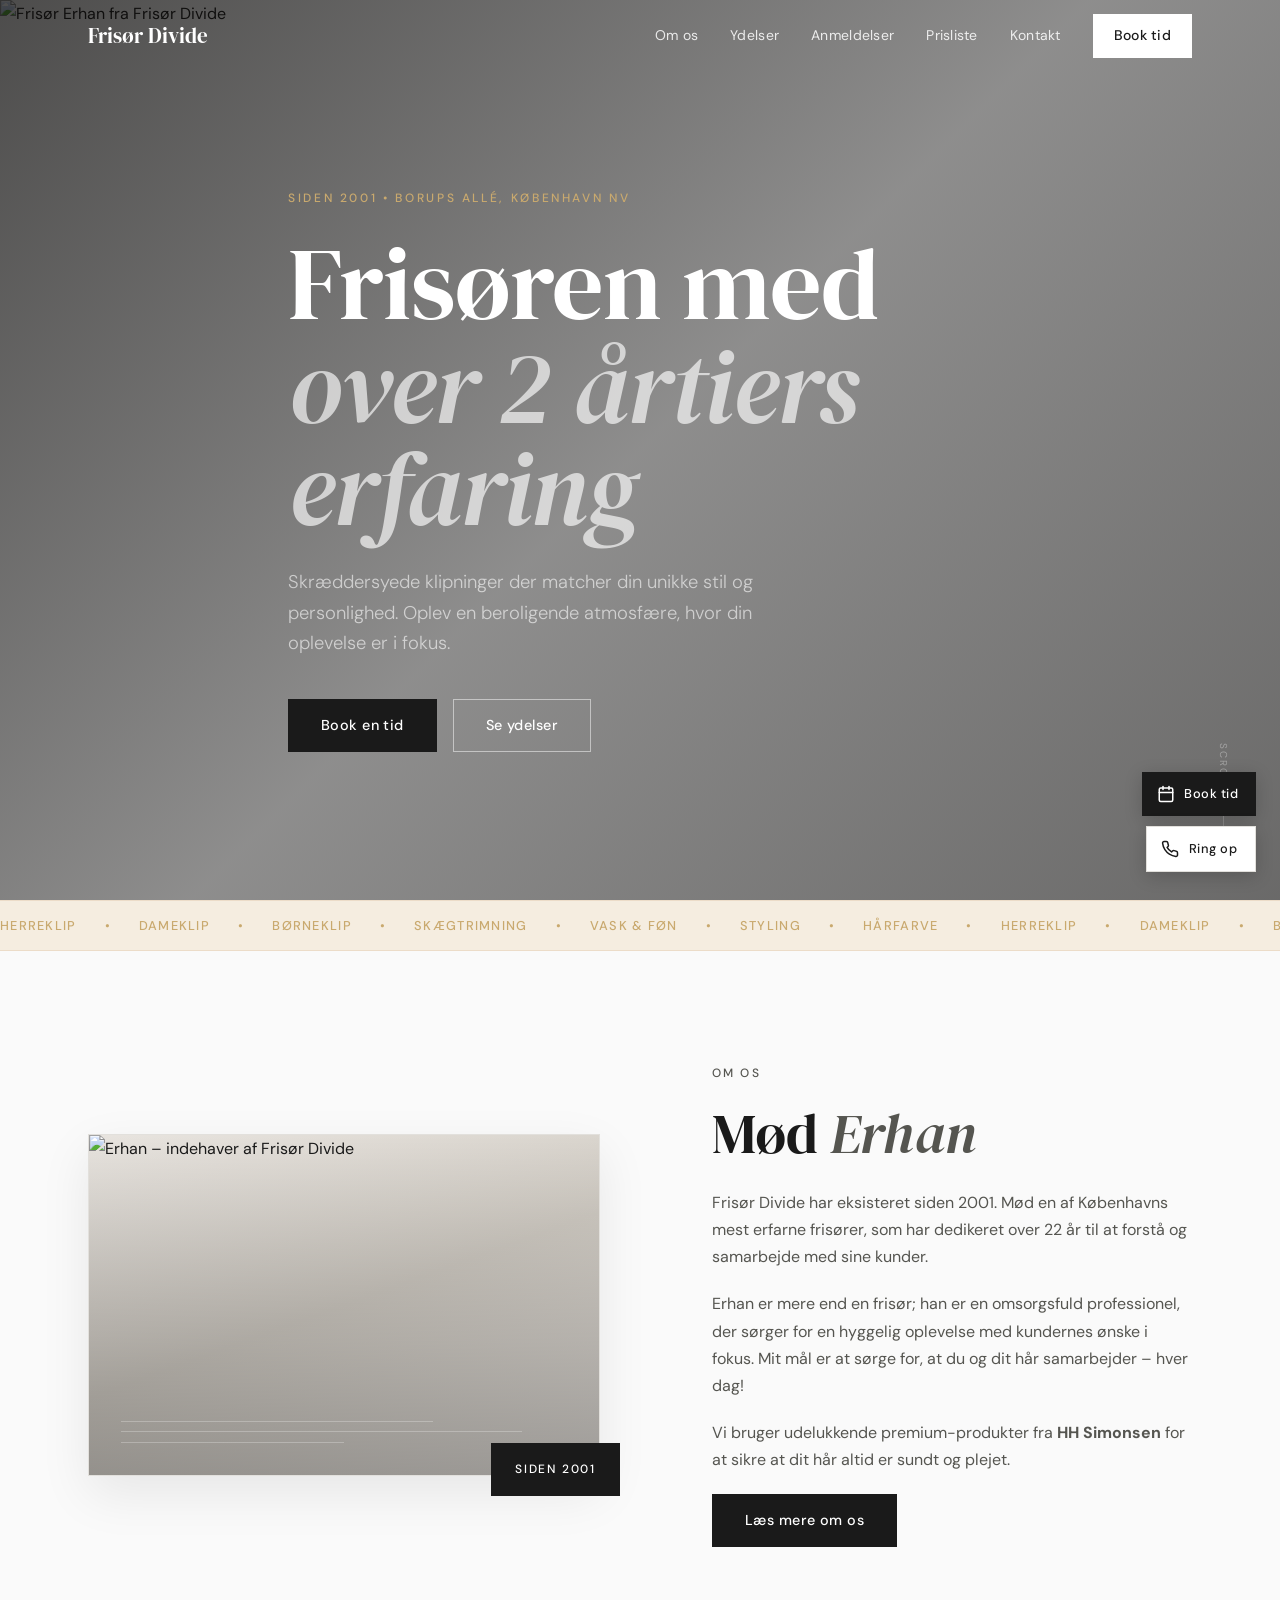
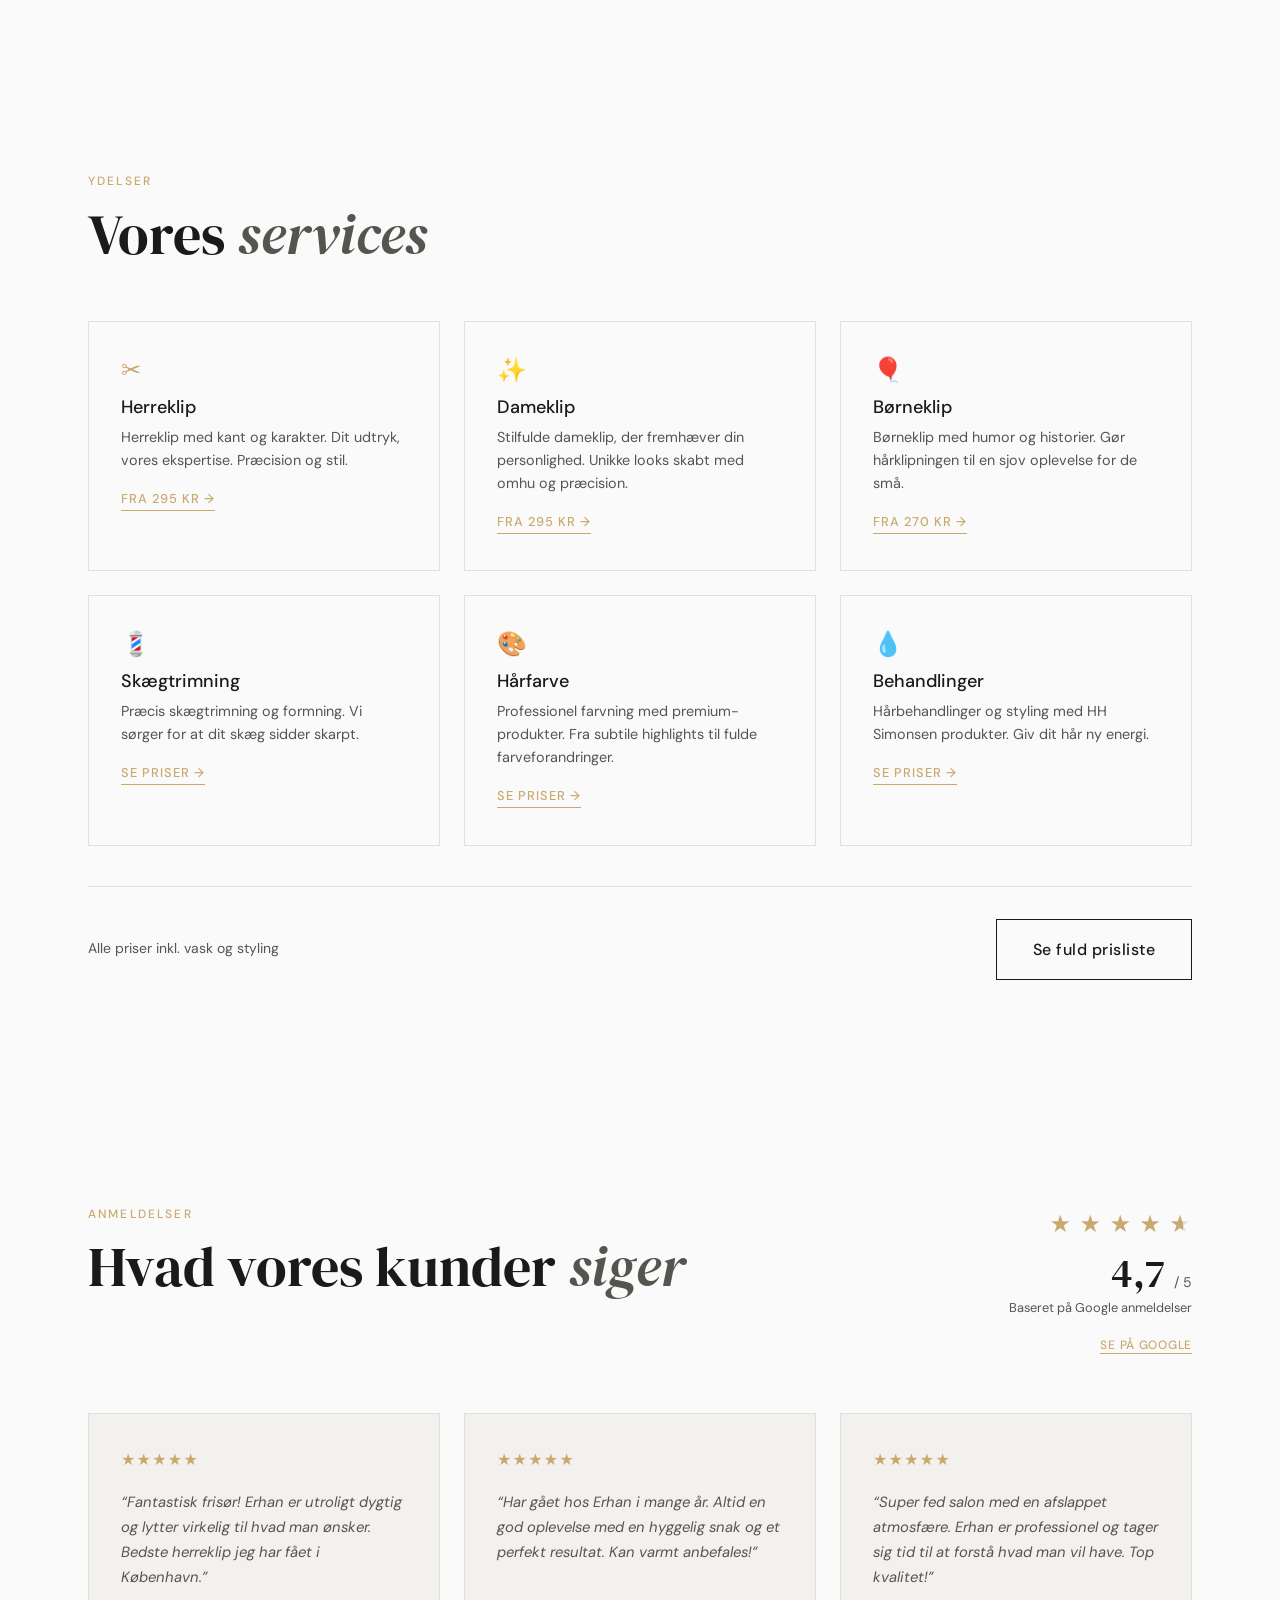
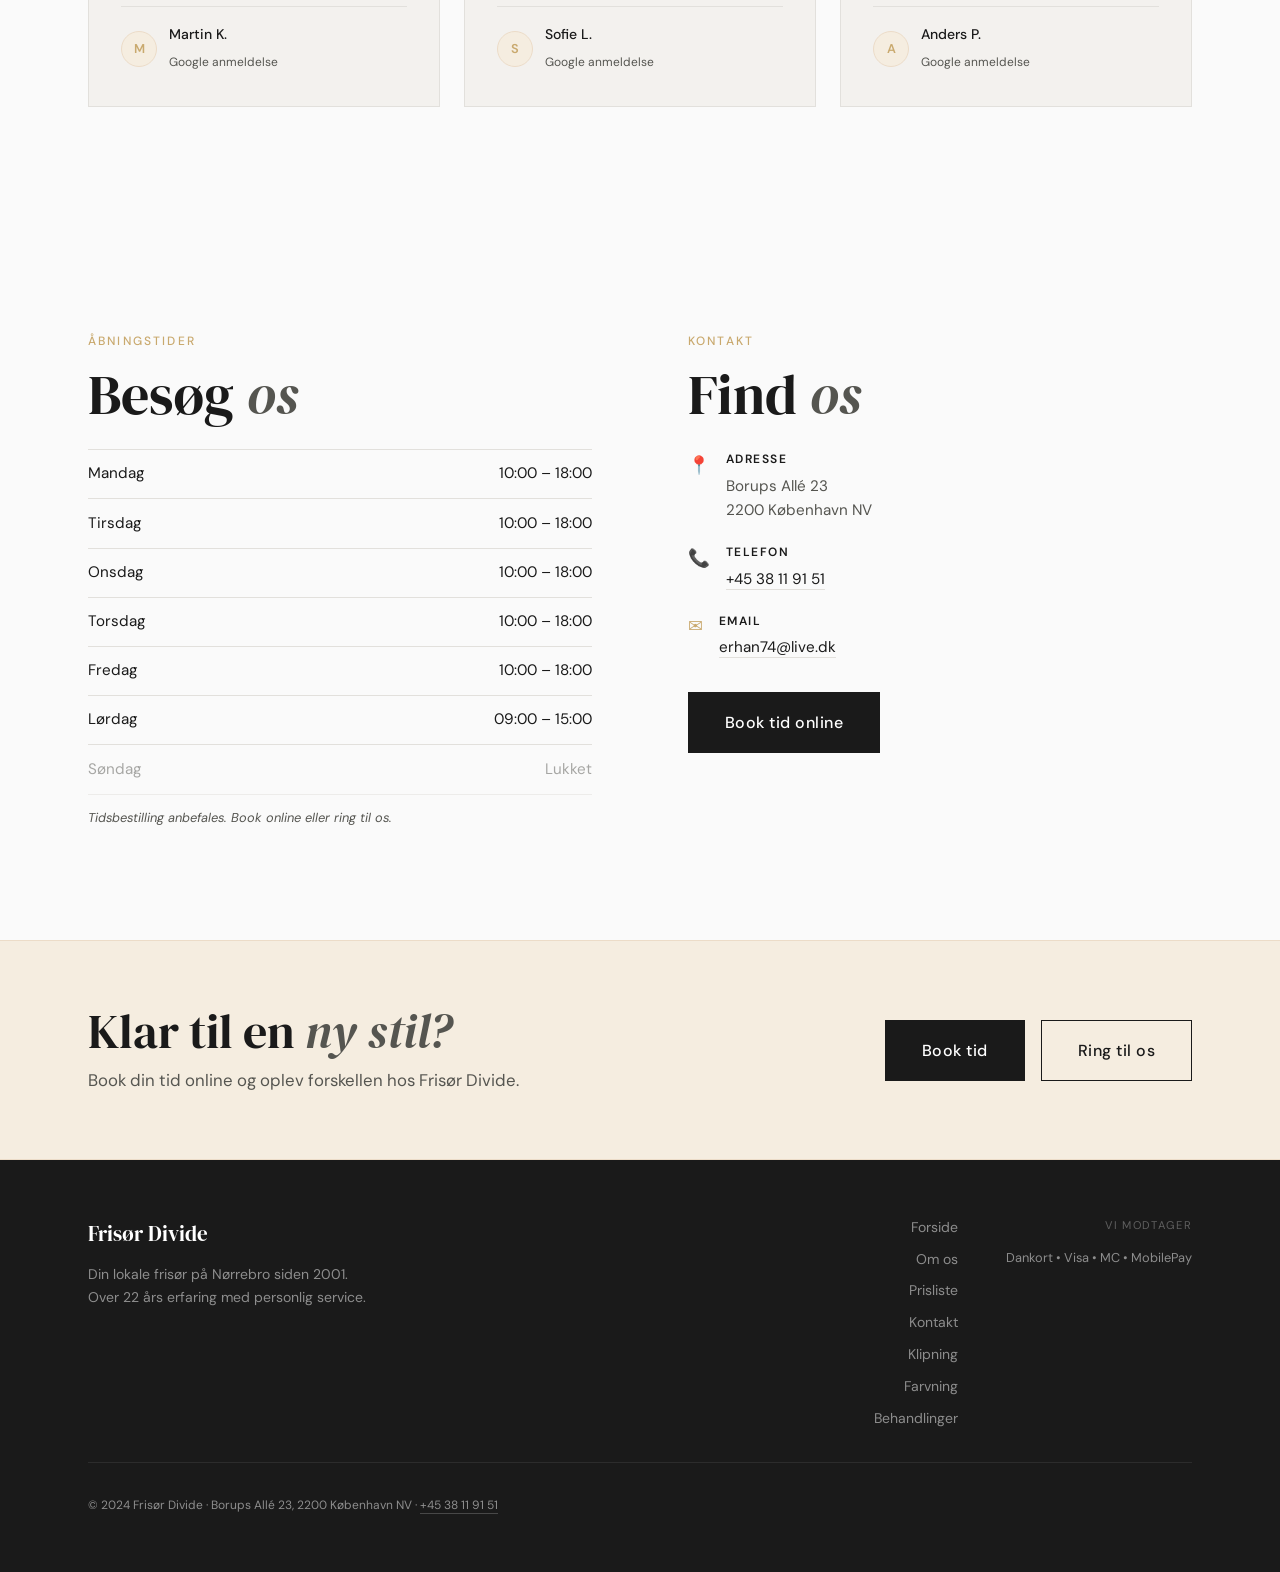
==== index.html @ 56e8c25b "Initial commit: Frisør Divide statisk hjemmeside" ====
<!DOCTYPE html>
<html lang="da">
<head>
  <meta charset="UTF-8" />
  <meta name="viewport" content="width=device-width, initial-scale=1.0" />

  <!-- SEO -->
  <title>Frisør Divide – Herrfrisør &amp; Damefrisør | Nørrebro, København</title>
  <meta name="description" content="Frisør Divide på Borups Allé i København NV. Over 22 års erfaring med herreklip, dameklip og børneklip. Personlig service hos frisør Erhan. Book online." />
  <meta name="robots" content="index, follow" />
  <meta name="keywords" content="frisør Nørrebro, frisør København NV, herreklip, dameklip, børneklip, Borups Allé frisør, Erhan frisør, Frisør Divide" />
  <link rel="canonical" href="https://www.frisor-divide.dk/" />

  <!-- Geo / Lokal SEO -->
  <meta name="geo.region" content="DK-84" />
  <meta name="geo.placename" content="København NV" />
  <meta name="geo.position" content="55.6945;12.5390" />
  <meta name="ICBM" content="55.6945, 12.5390" />

  <!-- Open Graph -->
  <meta property="og:type" content="website" />
  <meta property="og:url" content="https://www.frisor-divide.dk/" />
  <meta property="og:title" content="Frisør Divide – Herrfrisør &amp; Damefrisør | Nørrebro" />
  <meta property="og:description" content="Over 22 års erfaring med skræddersyede klipninger. Personlig service hos frisør Erhan på Borups Allé, København NV." />
  <meta property="og:image" content="https://usercontent.one/wp/www.frisor-divide.dk/wp-content/uploads/2023/11/Headshot-scaled.jpg" />
  <meta property="og:locale" content="da_DK" />
  <meta property="og:site_name" content="Frisør Divide" />

  <!-- Twitter -->
  <meta name="twitter:card" content="summary_large_image" />
  <meta name="twitter:title" content="Frisør Divide – Frisør på Nørrebro" />
  <meta name="twitter:description" content="Over 22 års erfaring. Herreklip, dameklip og børneklip på Borups Allé i København NV." />
  <meta name="twitter:image" content="https://usercontent.one/wp/www.frisor-divide.dk/wp-content/uploads/2023/11/Headshot-scaled.jpg" />

  <!-- Structured Data: HairSalon -->
  <script type="application/ld+json">
  {
    "@context": "https://schema.org",
    "@type": "HairSalon",
    "name": "Frisør Divide",
    "url": "https://www.frisor-divide.dk",
    "image": "https://usercontent.one/wp/www.frisor-divide.dk/wp-content/uploads/2023/11/Headshot-scaled.jpg",
    "telephone": "+4538119151",
    "email": "erhan74@live.dk",
    "description": "Frisør Divide har eksisteret siden 2001. Over 22 års erfaring med herreklip, dameklip og børneklip på Borups Allé i København NV.",
    "priceRange": "$$",
    "currenciesAccepted": "DKK",
    "paymentAccepted": "Cash, Visa, Mastercard, Dankort, MobilePay",
    "address": {
      "@type": "PostalAddress",
      "streetAddress": "Borups Allé 23",
      "addressLocality": "København NV",
      "postalCode": "2200",
      "addressCountry": "DK"
    },
    "geo": {
      "@type": "GeoCoordinates",
      "latitude": 55.6945,
      "longitude": 12.5390
    },
    "openingHoursSpecification": [
      { "@type": "OpeningHoursSpecification", "dayOfWeek": "Monday", "opens": "10:00", "closes": "18:00" },
      { "@type": "OpeningHoursSpecification", "dayOfWeek": "Tuesday", "opens": "10:00", "closes": "18:00" },
      { "@type": "OpeningHoursSpecification", "dayOfWeek": "Wednesday", "opens": "10:00", "closes": "18:00" },
      { "@type": "OpeningHoursSpecification", "dayOfWeek": "Thursday", "opens": "10:00", "closes": "18:00" },
      { "@type": "OpeningHoursSpecification", "dayOfWeek": "Friday", "opens": "10:00", "closes": "18:00" },
      { "@type": "OpeningHoursSpecification", "dayOfWeek": "Saturday", "opens": "09:00", "closes": "15:00" }
    ],
    "employee": {
      "@type": "Person",
      "name": "Erhan",
      "jobTitle": "Frisør & Indehaver"
    },
    "hasMap": "https://maps.google.com/?q=Fris%C3%B8r+Divide+Borups+All%C3%A9+23+K%C3%B8benhavn",
    "aggregateRating": {
      "@type": "AggregateRating",
      "ratingValue": "4.7",
      "bestRating": "5",
      "ratingCount": "47"
    },
    "hasOfferCatalog": {
      "@type": "OfferCatalog",
      "name": "Services",
      "itemListElement": [
        { "@type": "Offer", "itemOffered": { "@type": "Service", "name": "Herreklip", "url": "https://www.frisor-divide.dk/ydelser/klipning.html" } },
        { "@type": "Offer", "itemOffered": { "@type": "Service", "name": "Dameklip", "url": "https://www.frisor-divide.dk/ydelser/klipning.html" } },
        { "@type": "Offer", "itemOffered": { "@type": "Service", "name": "Børneklip", "url": "https://www.frisor-divide.dk/ydelser/klipning.html" } }
      ]
    }
  }
  </script>

  <!-- Fonts -->
  <link rel="preconnect" href="https://fonts.googleapis.com" />
  <link rel="preconnect" href="https://fonts.gstatic.com" crossorigin />
  <link href="https://fonts.googleapis.com/css2?family=DM+Sans:ital,opsz,wght@0,9..40,300;0,9..40,400;0,9..40,500;1,9..40,300&family=DM+Serif+Display:ital@0;1&display=swap" rel="stylesheet" />

  <link rel="stylesheet" href="css/style.css" />
</head>
<body>

  <!-- ───── NAVIGATION ───── -->
  <header id="nav" class="nav">
    <div class="nav__inner container">
      <a href="/" class="nav__logo">
        <span style="font-family:var(--f-serif);font-size:1.3rem;color:#fff;transition:color .25s;">Frisør Divide</span>
      </a>
      <nav class="nav__links" aria-label="Hovednavigation">
        <a href="#om-os">Om os</a>
        <a href="#ydelser">Ydelser</a>
        <a href="#anmeldelser">Anmeldelser</a>
        <a href="prisliste.html">Prisliste</a>
        <a href="info.html">Kontakt</a>
        <a href="https://book.timma.dk/frisordivide" target="_blank" rel="noopener" class="btn nav__cta">Book tid</a>
      </nav>
      <button class="nav__burger" aria-label="Menu" aria-expanded="false">
        <span></span><span></span><span></span>
      </button>
    </div>
  </header>

  <!-- ───── MOBILE NAV (statisk i DOM) ───── -->
  <nav class="nav__mobile" aria-label="Mobilnavigation">
    <a href="/">Forside</a>
    <a href="#om-os">Om os</a>
    <a href="#ydelser">Ydelser</a>
    <a href="#anmeldelser">Anmeldelser</a>
    <a href="prisliste.html">Prisliste</a>
    <a href="info.html">Kontakt</a>
    <a href="https://book.timma.dk/frisordivide" target="_blank" rel="noopener">Book tid &rarr;</a>
  </nav>

  <!-- ───── HERO ───── -->
  <section class="hero">
    <div class="hero__bg">
      <img class="hero__photo" src="https://usercontent.one/wp/www.frisor-divide.dk/wp-content/uploads/2023/11/Headshot-scaled.jpg" alt="Frisør Erhan fra Frisør Divide" />
      <div class="hero__overlay"></div>
    </div>
    <div class="hero__content container">
      <p class="hero__eyebrow">Siden 2001 &bull; Borups All&eacute;, K&oslash;benhavn NV</p>
      <h1 class="hero__headline">Fris&oslash;ren med<br><em>over 2 &aring;rtiers erfaring</em></h1>
      <p class="hero__sub">Skr&aelig;ddersyede klipninger der matcher din unikke stil og personlighed. Oplev en beroligende atmosf&aelig;re, hvor din oplevelse er i fokus.</p>
      <div class="hero__actions">
        <a href="https://book.timma.dk/frisordivide" target="_blank" rel="noopener" class="btn btn--primary">Book en tid</a>
        <a href="#ydelser" class="btn btn--ghost">Se ydelser</a>
      </div>
    </div>
    <div class="hero__scroll-hint">
      <span>Scroll</span>
      <div class="hero__scroll-line"></div>
    </div>
  </section>

  <!-- ───── MARQUEE ───── -->
  <div class="marquee">
    <div class="marquee__track">
      <span>Herreklip</span><span>&bull;</span>
      <span>Dameklip</span><span>&bull;</span>
      <span>B&oslash;rneklip</span><span>&bull;</span>
      <span>Sk&aelig;gtrimning</span><span>&bull;</span>
      <span>Vask &amp; F&oslash;n</span><span>&bull;</span>
      <span>Styling</span><span>&bull;</span>
      <span>H&aring;rfarve</span><span>&bull;</span>
      <span>Herreklip</span><span>&bull;</span>
      <span>Dameklip</span><span>&bull;</span>
      <span>B&oslash;rneklip</span><span>&bull;</span>
      <span>Sk&aelig;gtrimning</span><span>&bull;</span>
      <span>Vask &amp; F&oslash;n</span><span>&bull;</span>
      <span>Styling</span><span>&bull;</span>
      <span>H&aring;rfarve</span><span>&bull;</span>
    </div>
  </div>

  <!-- ───── OM OS ───── -->
  <section id="om-os" class="section">
    <div class="container">
      <div class="about__grid reveal">
        <div class="about__visual">
          <div class="about__img-wrap">
            <img class="about__img" src="https://usercontent.one/wp/www.frisor-divide.dk/wp-content/uploads/2023/11/Headshot-scaled.jpg" alt="Erhan – indehaver af Frisør Divide" />
            <div class="about__img-lines">
              <div class="line"></div>
              <div class="line"></div>
              <div class="line"></div>
            </div>
          </div>
          <div class="about__tag">Siden 2001</div>
        </div>
        <div class="about__text">
          <p class="section-label">Om os</p>
          <h2>M&oslash;d <em>Erhan</em></h2>
          <p>Fris&oslash;r Divide har eksisteret siden 2001. M&oslash;d en af K&oslash;benhavns mest erfarne fris&oslash;rer, som har dedikeret over 22 &aring;r til at forst&aring; og samarbejde med sine kunder.</p>
          <p>Erhan er mere end en fris&oslash;r; han er en omsorgsfuld professionel, der s&oslash;rger for en hyggelig oplevelse med kundernes &oslash;nske i fokus. Mit m&aring;l er at s&oslash;rge for, at du og dit h&aring;r samarbejder &ndash; hver dag!</p>
          <p>Vi bruger udelukkende premium-produkter fra <strong>HH Simonsen</strong> for at sikre at dit h&aring;r altid er sundt og plejet.</p>
          <a href="om-mig.html" class="btn btn--primary">L&aelig;s mere om os</a>
        </div>
      </div>
    </div>
  </section>

  <!-- ───── YDELSER ───── -->
  <section id="ydelser" class="services section">
    <div class="container">
      <div class="services__header reveal">
        <p class="section-label">Ydelser</p>
        <h2>Vores <em>services</em></h2>
      </div>
      <div class="services__grid">
        <a href="ydelser/klipning.html" class="service-card reveal delay-1">
          <span class="service-card__icon">&#9986;</span>
          <h3>Herreklip</h3>
          <p>Herreklip med kant og karakter. Dit udtryk, vores ekspertise. Pr&aelig;cision og stil.</p>
          <span class="service-card__link">Fra 295 kr &rarr;</span>
        </a>
        <a href="ydelser/klipning.html" class="service-card reveal delay-2">
          <span class="service-card__icon">&#10024;</span>
          <h3>Dameklip</h3>
          <p>Stilfulde dameklip, der fremh&aelig;ver din personlighed. Unikke looks skabt med omhu og pr&aelig;cision.</p>
          <span class="service-card__link">Fra 295 kr &rarr;</span>
        </a>
        <a href="ydelser/klipning.html" class="service-card reveal delay-3">
          <span class="service-card__icon">&#127880;</span>
          <h3>B&oslash;rneklip</h3>
          <p>B&oslash;rneklip med humor og historier. G&oslash;r h&aring;rklipningen til en sjov oplevelse for de sm&aring;.</p>
          <span class="service-card__link">Fra 270 kr &rarr;</span>
        </a>
        <a href="ydelser/klipning.html" class="service-card reveal delay-1">
          <span class="service-card__icon">&#128136;</span>
          <h3>Sk&aelig;gtrimning</h3>
          <p>Pr&aelig;cis sk&aelig;gtrimning og formning. Vi s&oslash;rger for at dit sk&aelig;g sidder skarpt.</p>
          <span class="service-card__link">Se priser &rarr;</span>
        </a>
        <a href="ydelser/farvning.html" class="service-card reveal delay-2">
          <span class="service-card__icon">&#127912;</span>
          <h3>H&aring;rfarve</h3>
          <p>Professionel farvning med premium-produkter. Fra subtile highlights til fulde farveforandringer.</p>
          <span class="service-card__link">Se priser &rarr;</span>
        </a>
        <a href="ydelser/behandlinger.html" class="service-card reveal delay-3">
          <span class="service-card__icon">&#128167;</span>
          <h3>Behandlinger</h3>
          <p>H&aring;rbehandlinger og styling med HH Simonsen produkter. Giv dit h&aring;r ny energi.</p>
          <span class="service-card__link">Se priser &rarr;</span>
        </a>
      </div>
      <div class="services__footer reveal">
        <p>Alle priser inkl. vask og styling</p>
        <a href="prisliste.html" class="btn btn--outline">Se fuld prisliste</a>
      </div>
    </div>
  </section>

  <!-- ───── ANMELDELSER ───── -->
  <section id="anmeldelser" class="reviews section">
    <div class="container">
      <div class="reviews__header reveal">
        <div>
          <p class="section-label">Anmeldelser</p>
          <h2>Hvad vores kunder <em>siger</em></h2>
        </div>
        <div class="reviews__aggregate">
          <div class="reviews__stars">
            <span class="star filled">&#9733;</span>
            <span class="star filled">&#9733;</span>
            <span class="star filled">&#9733;</span>
            <span class="star filled">&#9733;</span>
            <span class="star half">&#9733;</span>
          </div>
          <div class="reviews__score">4,7 <span>/ 5</span></div>
          <div class="reviews__count">Baseret p&aring; Google anmeldelser</div>
          <a href="https://www.google.com/search?q=fris%C3%B8r+divide" target="_blank" rel="noopener" class="reviews__source">Se p&aring; Google</a>
        </div>
      </div>
      <div class="reviews__grid">
        <div class="review-card reveal delay-1">
          <div class="review-card__stars">&#9733;&#9733;&#9733;&#9733;&#9733;</div>
          <p class="review-card__text">&ldquo;Fantastisk fris&oslash;r! Erhan er utroligt dygtig og lytter virkelig til hvad man &oslash;nsker. Bedste herreklip jeg har f&aring;et i K&oslash;benhavn.&rdquo;</p>
          <div class="review-card__author">
            <div class="review-card__avatar">M</div>
            <div>
              <strong>Martin K.</strong>
              <span>Google anmeldelse</span>
            </div>
          </div>
        </div>
        <div class="review-card reveal delay-2">
          <div class="review-card__stars">&#9733;&#9733;&#9733;&#9733;&#9733;</div>
          <p class="review-card__text">&ldquo;Har g&aring;et hos Erhan i mange &aring;r. Altid en god oplevelse med en hyggelig snak og et perfekt resultat. Kan varmt anbefales!&rdquo;</p>
          <div class="review-card__author">
            <div class="review-card__avatar">S</div>
            <div>
              <strong>Sofie L.</strong>
              <span>Google anmeldelse</span>
            </div>
          </div>
        </div>
        <div class="review-card reveal delay-3">
          <div class="review-card__stars">&#9733;&#9733;&#9733;&#9733;&#9733;</div>
          <p class="review-card__text">&ldquo;Super fed salon med en afslappet atmosf&aelig;re. Erhan er professionel og tager sig tid til at forst&aring; hvad man vil have. Top kvalitet!&rdquo;</p>
          <div class="review-card__author">
            <div class="review-card__avatar">A</div>
            <div>
              <strong>Anders P.</strong>
              <span>Google anmeldelse</span>
            </div>
          </div>
        </div>
      </div>
    </div>
  </section>

  <!-- ───── ÅBNINGSTIDER & KONTAKT ───── -->
  <section id="aabent" class="section">
    <div class="container">
      <div class="info__grid reveal">
        <div>
          <p class="section-label">&Aring;bningstider</p>
          <h2>Bes&oslash;g <em>os</em></h2>
          <ul class="hours-list">
            <li><span>Mandag</span><span>10:00 – 18:00</span></li>
            <li><span>Tirsdag</span><span>10:00 – 18:00</span></li>
            <li><span>Onsdag</span><span>10:00 – 18:00</span></li>
            <li><span>Torsdag</span><span>10:00 – 18:00</span></li>
            <li><span>Fredag</span><span>10:00 – 18:00</span></li>
            <li><span>L&oslash;rdag</span><span>09:00 – 15:00</span></li>
            <li class="closed"><span>S&oslash;ndag</span><span>Lukket</span></li>
          </ul>
          <p class="hours-note">Tidsbestilling anbefales. Book online eller ring til os.</p>
        </div>
        <div>
          <p class="section-label">Kontakt</p>
          <h2>Find <em>os</em></h2>
          <div class="contact-details">
            <div class="contact-item">
              <span class="contact-item__icon">&#128205;</span>
              <div>
                <strong>Adresse</strong>
                <p>Borups All&eacute; 23<br>2200 K&oslash;benhavn NV</p>
              </div>
            </div>
            <div class="contact-item">
              <span class="contact-item__icon">&#128222;</span>
              <div>
                <strong>Telefon</strong>
                <p><a href="tel:+4538119151">+45 38 11 91 51</a></p>
              </div>
            </div>
            <div class="contact-item">
              <span class="contact-item__icon">&#9993;</span>
              <div>
                <strong>Email</strong>
                <p><a href="mailto:erhan74@live.dk">erhan74@live.dk</a></p>
              </div>
            </div>
          </div>
          <a href="https://book.timma.dk/frisordivide" target="_blank" rel="noopener" class="btn btn--dark">Book tid online</a>
        </div>
      </div>
    </div>
  </section>

  <!-- ───── CTA BANNER ───── -->
  <section class="cta-banner">
    <div class="cta-banner__inner container reveal">
      <div class="cta-banner__text">
        <h2>Klar til en <em>ny stil?</em></h2>
        <p>Book din tid online og oplev forskellen hos Fris&oslash;r Divide.</p>
      </div>
      <div class="cta-banner__actions">
        <a href="https://book.timma.dk/frisordivide" target="_blank" rel="noopener" class="btn btn--dark">Book tid</a>
        <a href="tel:+4538119151" class="btn btn--outline">Ring til os</a>
      </div>
    </div>
  </section>

  <!-- ───── FOOTER ───── -->
  <footer class="footer">
    <div class="footer__inner container">
      <div class="footer__brand">
        <span class="footer__logo">Fris&oslash;r Divide</span>
        <p>Din lokale fris&oslash;r p&aring; N&oslash;rrebro siden 2001.<br>Over 22 &aring;rs erfaring med personlig service.</p>
      </div>
      <nav class="footer__links">
        <a href="/">Forside</a>
        <a href="om-mig.html">Om os</a>
        <a href="prisliste.html">Prisliste</a>
        <a href="info.html">Kontakt</a>
        <a href="ydelser/klipning.html">Klipning</a>
        <a href="ydelser/farvning.html">Farvning</a>
        <a href="ydelser/behandlinger.html">Behandlinger</a>
      </nav>
      <div class="footer__payment">
        <span class="footer__payment-label">Vi modtager</span>
        <div class="footer__payment-logos">
          <span style="color:rgba(255,255,255,0.5);font-size:0.8rem;">Dankort &bull; Visa &bull; MC &bull; MobilePay</span>
        </div>
      </div>
      <div class="footer__copy">
        &copy; 2024 Fris&oslash;r Divide &middot; Borups All&eacute; 23, 2200 K&oslash;benhavn NV &middot; <a href="tel:+4538119151">+45 38 11 91 51</a>
      </div>
    </div>
  </footer>

  <!-- ───── FABs ───── -->
  <div class="fab-group">
    <a href="https://book.timma.dk/frisordivide" target="_blank" rel="noopener" class="fab fab--book">
      <svg width="18" height="18" viewBox="0 0 24 24" fill="none" stroke="currentColor" stroke-width="2" stroke-linecap="round" stroke-linejoin="round"><rect x="3" y="4" width="18" height="18" rx="2" ry="2"/><line x1="16" y1="2" x2="16" y2="6"/><line x1="8" y1="2" x2="8" y2="6"/><line x1="3" y1="10" x2="21" y2="10"/></svg>
      <span>Book tid</span>
    </a>
    <a href="tel:+4538119151" class="fab fab--phone">
      <svg width="18" height="18" viewBox="0 0 24 24" fill="none" stroke="currentColor" stroke-width="2" stroke-linecap="round" stroke-linejoin="round"><path d="M22 16.92v3a2 2 0 0 1-2.18 2 19.79 19.79 0 0 1-8.63-3.07 19.5 19.5 0 0 1-6-6 19.79 19.79 0 0 1-3.07-8.67A2 2 0 0 1 4.11 2h3a2 2 0 0 1 2 1.72c.127.96.361 1.903.7 2.81a2 2 0 0 1-.45 2.11L8.09 9.91a16 16 0 0 0 6 6l1.27-1.27a2 2 0 0 1 2.11-.45c.907.339 1.85.573 2.81.7A2 2 0 0 1 22 16.92z"/></svg>
      <span>Ring op</span>
    </a>
  </div>

  <script src="js/main.js" defer></script>
</body>
</html>
---- css/style.css ----
/* ═══════════════════════════════════════════════════════
   Galleri Hair – Scandinavian Minimalist Design System
   ═══════════════════════════════════════════════════════ */

/* ── RESET & BASE ── */
*, *::before, *::after { box-sizing: border-box; margin: 0; padding: 0; }

:root {
  /* Colours */
  --c-bg:        #fafafa;
  --c-bg-alt:    #f3f1ee;
  --c-ink:       #1a1a1a;
  --c-ink-soft:  #555550;
  --c-border:    #e2e0dc;
  --c-accent:    #1a1a1a;
  --c-warm:      #c9a96e;
  --c-warm-soft: #f5ede0;
  --c-white:     #ffffff;

  /* Typography */
  --f-sans:   'DM Sans', system-ui, sans-serif;
  --f-serif:  'DM Serif Display', Georgia, serif;

  /* Spacing */
  --space-xs:  0.5rem;
  --space-sm:  1rem;
  --space-md:  2rem;
  --space-lg:  4rem;
  --space-xl:  7rem;
  --space-2xl: 10rem;

  /* Animation */
  --ease-out:  cubic-bezier(0.16, 1, 0.3, 1);
  --ease-in:   cubic-bezier(0.7, 0, 0.84, 0);
  --dur-fast:  0.25s;
  --dur-mid:   0.5s;
  --dur-slow:  0.8s;

  /* Layout */
  --max-w: 1200px;
  --nav-h: 72px;
}

html {
  scroll-behavior: smooth;
  scroll-padding-top: var(--nav-h);
}

body {
  font-family: var(--f-sans);
  font-size: 1rem;
  line-height: 1.7;
  color: var(--c-ink);
  background: var(--c-bg);
  overflow-x: hidden;
  -webkit-font-smoothing: antialiased;
}

img, video { display: block; max-width: 100%; }
a { color: inherit; text-decoration: none; }

/* ── HELPERS ── */
.container {
  width: 100%;
  max-width: var(--max-w);
  margin-inline: auto;
  padding-inline: clamp(1.25rem, 5vw, 3rem);
}

.section {
  padding-block: var(--space-xl);
}

.section-label {
  font-size: 0.75rem;
  font-weight: 500;
  letter-spacing: 0.18em;
  text-transform: uppercase;
  color: var(--c-warm);
  margin-bottom: 0.75rem;
}

h1, h2, h3 { line-height: 1.1; }

h2 {
  font-family: var(--f-serif);
  font-size: clamp(2.2rem, 4.5vw, 3.5rem);
  font-weight: 400;
  margin-bottom: 1.5rem;
}
h2 em {
  font-style: italic;
  color: var(--c-ink-soft);
}

h3 {
  font-family: var(--f-sans);
  font-size: 1.125rem;
  font-weight: 500;
  margin-bottom: 0.5rem;
}

/* ── SCROLL REVEAL ── */
.reveal {
  opacity: 0;
  transform: translateY(32px);
  transition: opacity var(--dur-slow) var(--ease-out),
              transform var(--dur-slow) var(--ease-out);
}
.reveal.delay-1 { transition-delay: 0.1s; }
.reveal.delay-2 { transition-delay: 0.2s; }
.reveal.delay-3 { transition-delay: 0.3s; }
.reveal.delay-4 { transition-delay: 0.45s; }
.reveal.in-view {
  opacity: 1;
  transform: translateY(0);
}

/* ── BUTTONS ── */
.btn {
  display: inline-flex;
  align-items: center;
  gap: 0.5rem;
  padding: 0.85rem 2rem;
  font-family: var(--f-sans);
  font-size: 0.9rem;
  font-weight: 500;
  letter-spacing: 0.03em;
  border-radius: 0;
  border: 1.5px solid transparent;
  cursor: pointer;
  transition: background var(--dur-fast) var(--ease-out),
              color var(--dur-fast) var(--ease-out),
              border-color var(--dur-fast) var(--ease-out),
              transform var(--dur-fast) var(--ease-out);
  position: relative;
  overflow: hidden;
}
.btn::after {
  content: '';
  position: absolute;
  inset: 0;
  background: currentColor;
  opacity: 0;
  transition: opacity var(--dur-fast);
}
.btn:hover::after { opacity: 0.06; }
.btn:active { transform: scale(0.98); }

.btn--primary {
  background: var(--c-ink);
  color: var(--c-white);
  border-color: var(--c-ink);
}
.btn--primary:hover {
  background: #333;
  border-color: #333;
}

.btn--ghost {
  background: transparent;
  color: var(--c-white);
  border-color: rgba(255,255,255,0.5);
}
.btn--ghost:hover {
  border-color: var(--c-white);
}

.btn--dark {
  background: var(--c-ink);
  color: var(--c-white);
  border-color: var(--c-ink);
  font-size: 1rem;
  padding: 1rem 2.25rem;
}
.btn--dark:hover { background: #333; }

.btn--outline {
  background: transparent;
  color: var(--c-ink);
  border-color: var(--c-ink);
  font-size: 1rem;
  padding: 1rem 2.25rem;
}
.btn--outline:hover {
  background: var(--c-ink);
  color: var(--c-white);
}

/* ════════════════════════════════
   NAVIGATION
════════════════════════════════ */
.nav {
  position: fixed;
  top: 0; left: 0; right: 0;
  z-index: 100;
  height: var(--nav-h);
  transition: background var(--dur-mid) var(--ease-out),
              box-shadow var(--dur-mid) var(--ease-out);
}
.nav.scrolled {
  background: rgba(250, 250, 250, 0.96);
  backdrop-filter: blur(12px);
  -webkit-backdrop-filter: blur(12px);
  box-shadow: 0 1px 0 var(--c-border);
}
.nav__inner {
  display: flex;
  align-items: center;
  justify-content: space-between;
  height: 100%;
}

/* Logo */
.nav__logo {
  display: flex;
  align-items: center;
  gap: 0.75rem;
  text-decoration: none;
}
.nav__logo-img {
  height: 36px;
  width: auto;
  object-fit: contain;
  filter: brightness(0) invert(1);
  transition: filter var(--dur-fast);
}
.nav.scrolled .nav__logo-img { filter: none; }


.nav__links {
  display: flex;
  align-items: center;
  gap: 2rem;
}
.nav__links a {
  font-size: 0.875rem;
  font-weight: 400;
  color: rgba(255,255,255,0.85);
  transition: color var(--dur-fast);
  letter-spacing: 0.02em;
}
.nav.scrolled .nav__links a { color: var(--c-ink-soft); }
.nav__links a:hover { color: var(--c-white); }
.nav.scrolled .nav__links a:hover { color: var(--c-ink); }

.nav__cta {
  background: var(--c-white) !important;
  color: var(--c-ink) !important;
  padding: 0.55rem 1.25rem;
  font-weight: 500 !important;
  border: 1.5px solid rgba(255,255,255,0.9) !important;
  transition: background var(--dur-fast), border-color var(--dur-fast) !important;
}
.nav.scrolled .nav__cta {
  background: var(--c-ink) !important;
  color: var(--c-white) !important;
  border-color: var(--c-ink) !important;
}
.nav__cta:hover { opacity: 0.85; }

.nav__burger {
  display: none;
  flex-direction: column;
  justify-content: center;
  gap: 5px;
  width: 36px; height: 36px;
  background: none;
  border: none;
  cursor: pointer;
  padding: 4px;
}
.nav__burger span {
  display: block;
  width: 100%; height: 1.5px;
  background: var(--c-white);
  transition: background var(--dur-fast), transform var(--dur-fast), opacity var(--dur-fast);
}
.nav.scrolled .nav__burger span { background: var(--c-ink); }
.nav__burger.open span:nth-child(1) { transform: translateY(6.5px) rotate(45deg); }
.nav__burger.open span:nth-child(2) { opacity: 0; }
.nav__burger.open span:nth-child(3) { transform: translateY(-6.5px) rotate(-45deg); }

/* Mobile menu */
.nav__mobile {
  display: none;
  position: fixed;
  inset: var(--nav-h) 0 0 0;
  background: var(--c-bg);
  padding: 2rem;
  flex-direction: column;
  gap: 1.5rem;
  z-index: 99;
}
.nav__mobile.open { display: flex; }
.nav__mobile a {
  font-size: 1.25rem;
  font-family: var(--f-serif);
  color: var(--c-ink);
}
.nav__mobile a:hover { color: var(--c-warm); }

/* ════════════════════════════════
   HERO
════════════════════════════════ */
.hero {
  position: relative;
  min-height: 100svh;
  display: flex;
  align-items: center;
  overflow: hidden;
}

.hero__bg {
  position: absolute;
  inset: 0;
  overflow: hidden;
  background: var(--c-bg, #0a0908);
}
.hero__photo {
  width: 100%;
  height: 100%;
  object-fit: cover;
  object-position: center;
}
.hero__overlay {
  position: absolute;
  inset: 0;
  background: linear-gradient(
    135deg,
    rgba(10,9,8,0.72) 0%,
    rgba(10,9,8,0.45) 50%,
    rgba(10,9,8,0.6) 100%
  );
}

.hero__content {
  position: relative;
  z-index: 2;
  padding-block: calc(var(--nav-h) + 2rem) 4rem;
  max-width: 800px;
}

.hero__eyebrow {
  font-size: 0.75rem;
  font-weight: 500;
  letter-spacing: 0.22em;
  text-transform: uppercase;
  color: var(--c-warm);
  margin-bottom: 1.5rem;
}

.hero__headline {
  font-family: var(--f-serif);
  font-size: clamp(3.5rem, 8vw, 6.5rem);
  font-weight: 400;
  color: var(--c-white);
  line-height: 1.0;
  margin-bottom: 1.75rem;
  letter-spacing: -0.01em;
}
.hero__headline em {
  font-style: italic;
  color: rgba(255,255,255,0.65);
}

.hero__sub {
  font-size: clamp(1rem, 2vw, 1.15rem);
  color: rgba(255,255,255,0.6);
  margin-bottom: 2.5rem;
  max-width: 480px;
  line-height: 1.65;
  font-weight: 300;
}

.hero__actions {
  display: flex;
  gap: 1rem;
  flex-wrap: wrap;
}

.hero__scroll-hint {
  position: absolute;
  bottom: 2.5rem;
  right: clamp(1.25rem, 5vw, 3rem);
  display: flex;
  flex-direction: column;
  align-items: center;
  gap: 0.5rem;
  z-index: 2;
}
.hero__scroll-hint span {
  font-size: 0.625rem;
  letter-spacing: 0.2em;
  text-transform: uppercase;
  color: rgba(255,255,255,0.35);
  writing-mode: vertical-rl;
}
.hero__scroll-line {
  width: 1px;
  height: 60px;
  background: linear-gradient(to bottom, rgba(255,255,255,0.3), transparent);
  animation: scrollPulse 2s ease-in-out infinite;
}
@keyframes scrollPulse {
  0%, 100% { transform: scaleY(1); opacity: 0.5; }
  50%       { transform: scaleY(0.6); opacity: 1; }
}

/* ════════════════════════════════
   MARQUEE
════════════════════════════════ */
.marquee {
  background: var(--c-warm-soft);
  border-block: 1px solid #ecdcc8;
  padding-block: 0.85rem;
  overflow: hidden;
}
.marquee__track {
  display: flex;
  gap: 1.75rem;
  width: max-content;
  animation: marqueeScroll 32s linear infinite;
}
.marquee__track span {
  font-size: 0.8rem;
  font-weight: 500;
  letter-spacing: 0.1em;
  text-transform: uppercase;
  color: var(--c-warm);
  white-space: nowrap;
}
@keyframes marqueeScroll {
  from { transform: translateX(0); }
  to   { transform: translateX(-50%); }
}
.marquee:hover .marquee__track { animation-play-state: paused; }

/* ════════════════════════════════
   ABOUT
════════════════════════════════ */
.about__grid {
  display: grid;
  grid-template-columns: 1fr 1fr;
  gap: 5rem;
  align-items: center;
}

.about__visual { position: relative; }
.about__img-wrap {
  position: relative;
  aspect-ratio: 3/2;
  overflow: hidden;
  border: 1.5px solid var(--c-border);
  background: linear-gradient(160deg, #e8e4df 0%, #d4cfc7 50%, #e8e4df 100%);
  box-shadow: 0 18px 48px rgba(0,0,0,0.08);
}
.about__img {
  width: 100%;
  height: 100%;
  object-fit: cover;
  object-position: center;
  filter: saturate(1.02);
  transition: transform var(--dur-slow) var(--ease-out);
}
.about__img-wrap:hover .about__img { transform: scale(1.02); }
.about__img-lines {
  position: absolute;
  inset: 0;
  display: flex;
  flex-direction: column;
  justify-content: flex-end;
  padding: 2rem;
  gap: 0.6rem;
  pointer-events: none;
  background: linear-gradient(180deg, rgba(0,0,0,0) 0%, rgba(0,0,0,0.18) 60%, rgba(0,0,0,0.32) 100%);
}
.about__img-lines .line {
  height: 1px;
  background: rgba(255,255,255,0.25);
}
.about__img-lines .line:nth-child(1) { width: 70%; }
.about__img-lines .line:nth-child(2) { width: 90%; }
.about__img-lines .line:nth-child(3) { width: 50%; }

.about__tag {
  position: absolute;
  bottom: -1.25rem;
  right: -1.25rem;
  background: var(--c-ink);
  color: var(--c-white);
  font-size: 0.75rem;
  font-weight: 500;
  letter-spacing: 0.15em;
  text-transform: uppercase;
  padding: 1rem 1.5rem;
}

.about__img-wrap::before {
  content: '';
  position: absolute;
  top: -1.25rem; left: -1.25rem;
  width: 80px; height: 80px;
  border-left: 1.5px solid var(--c-warm);
  border-top: 1.5px solid var(--c-warm);
  z-index: 1;
}

.about__text {
  padding-left: 2rem;
}
.about__text p {
  color: var(--c-ink-soft);
  margin-bottom: 1.25rem;
  max-width: 480px;
}

/* ════════════════════════════════
   TEAM
════════════════════════════════ */
.team {
  background: var(--c-bg-alt);
  border-block: 1px solid var(--c-border);
}

.team__header {
  display: flex;
  align-items: flex-end;
  justify-content: space-between;
  gap: 2rem;
  flex-wrap: wrap;
  margin-bottom: 3.5rem;
}

.team__intro {
  max-width: 400px;
  color: var(--c-ink-soft);
  font-size: 1rem;
  line-height: 1.65;
}

.team__grid {
  display: grid;
  grid-template-columns: repeat(4, 1fr);
  gap: 1.5rem;
}

.team-card {
  position: relative;
  overflow: hidden;
  background: var(--c-bg);
  border: 1px solid var(--c-border);
  box-shadow: 0 8px 24px rgba(0,0,0,0.06);
  transition: transform var(--dur-mid) var(--ease-out),
              box-shadow var(--dur-mid) var(--ease-out);
}
.team-card:hover {
  transform: translateY(-4px);
  box-shadow: 0 18px 40px rgba(0,0,0,0.1);
}

.team-card__photo-wrap {
  position: relative;
  aspect-ratio: 3/4;
  overflow: hidden;
  background: var(--c-bg-alt);
}
.team-card__photo {
  width: 100%;
  height: 100%;
  object-fit: cover;
  object-position: top center;
  transition: transform var(--dur-slow) var(--ease-out);
}
.team-card:hover .team-card__photo { transform: scale(1.03); }
.team-card__photo-wrap::after {
  content: '';
  position: absolute;
  inset: 0;
  background: linear-gradient(180deg, transparent 50%, rgba(0,0,0,0.22) 100%);
}

.team-card__info {
  padding: 1.25rem 1.5rem;
  background: var(--c-bg);
  border-top: 1px solid var(--c-border);
}
.team-card__info h3 {
  font-size: 1rem;
  font-weight: 500;
  margin-bottom: 0.25rem;
}
.team-card__role {
  font-size: 0.75rem;
  font-weight: 500;
  letter-spacing: 0.12em;
  text-transform: uppercase;
  color: var(--c-warm);
}

/* ════════════════════════════════
   SERVICES
════════════════════════════════ */
.services {
  background: var(--c-bg);
}

.services__header {
  margin-bottom: 3.5rem;
}

.services__grid {
  display: grid;
  grid-template-columns: repeat(3, 1fr);
  gap: 1.5rem;
}

.service-card {
  background: var(--c-bg);
  border: 1.5px solid var(--c-border);
  padding: 2.25rem 2rem;
  transition: background var(--dur-fast) var(--ease-out),
              transform var(--dur-fast) var(--ease-out);
  cursor: default;
  position: relative;
  overflow: hidden;
}
.service-card::after {
  content: '';
  position: absolute;
  bottom: 0; left: 0;
  width: 100%; height: 2px;
  background: var(--c-warm);
  transform: scaleX(0);
  transform-origin: left;
  transition: transform var(--dur-mid) var(--ease-out);
}
.service-card:hover { background: var(--c-white); }
.service-card:hover::after { transform: scaleX(1); }

.service-card__icon {
  font-size: 1.5rem;
  margin-bottom: 1rem;
  color: var(--c-warm);
  display: block;
  line-height: 1;
}
.service-card h3 { margin-bottom: 0.5rem; }
.service-card p {
  font-size: 0.9rem;
  color: var(--c-ink-soft);
  margin-bottom: 0;
  line-height: 1.6;
}

.services__footer {
  display: flex;
  align-items: center;
  justify-content: space-between;
  margin-top: 2.5rem;
  padding-top: 2rem;
  border-top: 1px solid var(--c-border);
  flex-wrap: wrap;
  gap: 1rem;
}
.services__footer p {
  font-size: 0.875rem;
  color: var(--c-ink-soft);
}

/* ════════════════════════════════
   INSTAGRAM KARRUSEL
════════════════════════════════ */
.instagram {
  background: var(--c-bg-alt);
  border-block: 1px solid var(--c-border);
}

.instagram__header {
  display: flex;
  align-items: flex-end;
  justify-content: space-between;
  gap: 2rem;
  flex-wrap: wrap;
  margin-bottom: 2.5rem;
}

/* Carousel */
.ig-carousel {
  display: flex;
  align-items: center;
  gap: 1rem;
}

.ig-carousel__track-wrap {
  flex: 1;
  overflow: hidden;
}

.ig-carousel__track {
  display: flex;
  gap: 1.5rem;
  transition: transform 0.5s var(--ease-out);
  will-change: transform;
}

.ig-carousel__slide {
  flex: 0 0 calc((100% - 3rem) / 3);
  min-width: 0;
}

.ig-frame-wrap {
  aspect-ratio: 1 / 1;
  overflow: hidden;
  position: relative;
  background: #000;
}

.ig-frame {
  width: 100%;
  height: calc(100% + 72px + 220px);
  margin-top: -72px;
  border: none;
  background: var(--c-bg);
  display: block;
}

.ig-carousel__btn {
  flex-shrink: 0;
  width: 48px; height: 48px;
  background: var(--c-ink);
  color: var(--c-white);
  border: none;
  cursor: pointer;
  font-size: 1.1rem;
  display: flex;
  align-items: center;
  justify-content: center;
  transition: background var(--dur-fast), transform var(--dur-fast);
}
.ig-carousel__btn:hover { background: #333; }
.ig-carousel__btn:active { transform: scale(0.95); }

/* Instagram branded card */
.ig-card {
  width: 100%;
  height: 100%;
  display: flex;
  flex-direction: column;
  align-items: center;
  justify-content: center;
  gap: 1rem;
  background: var(--c-ink);
  color: rgba(255,255,255,0.7);
  text-decoration: none;
  position: relative;
  overflow: hidden;
  transition: background var(--dur-fast);
}
.ig-card::before {
  content: '';
  position: absolute;
  inset: 0;
  background: radial-gradient(ellipse at 30% 70%, rgba(201,169,110,0.15) 0%, transparent 60%),
              radial-gradient(ellipse at 80% 20%, rgba(201,169,110,0.08) 0%, transparent 50%);
}
.ig-card:hover { background: #222; }
.ig-card__icon {
  position: relative;
  color: var(--c-warm);
  transition: transform var(--dur-fast) var(--ease-out);
}
.ig-card:hover .ig-card__icon { transform: scale(1.1); }
.ig-card__handle {
  position: relative;
  font-family: var(--f-sans);
  font-size: 0.9rem;
  font-weight: 500;
  color: var(--c-white);
  letter-spacing: 0.04em;
}
.ig-card__cta {
  position: relative;
  font-size: 0.72rem;
  font-weight: 500;
  letter-spacing: 0.14em;
  text-transform: uppercase;
  color: var(--c-warm);
  opacity: 0;
  transform: translateY(4px);
  transition: opacity var(--dur-fast), transform var(--dur-fast);
}
.ig-card:hover .ig-card__cta {
  opacity: 1;
  transform: translateY(0);
}

/* Photo variant – shows actual thumbnail */
.ig-card--photo .ig-card__photo {
  position: absolute;
  inset: 0;
  width: 100%;
  height: 100%;
  object-fit: cover;
  transition: transform 0.45s var(--ease-out), filter 0.45s;
  filter: brightness(0.8);
}
.ig-card--photo::before {
  background: linear-gradient(to top, rgba(0,0,0,0.75) 0%, rgba(0,0,0,0.15) 55%, transparent 100%);
  z-index: 1;
}
.ig-card--photo .ig-card__icon,
.ig-card--photo .ig-card__handle,
.ig-card--photo .ig-card__cta {
  z-index: 2;
}
.ig-card--photo .ig-card__cta { opacity: 1; transform: translateY(0); }
.ig-card--photo:hover .ig-card__photo {
  transform: scale(1.06);
  filter: brightness(0.5);
}

.ig-carousel__dots {
  display: flex;
  justify-content: center;
  gap: 0.5rem;
  margin-top: 1.5rem;
}
.ig-carousel__dots .dot {
  width: 6px; height: 6px;
  border-radius: 50%;
  background: var(--c-border);
  cursor: pointer;
  transition: background var(--dur-fast), transform var(--dur-fast);
}
.ig-carousel__dots .dot.active {
  background: var(--c-warm);
  transform: scale(1.4);
}

/* ════════════════════════════════
   GOOGLE ANMELDELSER
════════════════════════════════ */
.reviews {
  background: var(--c-bg);
}

.reviews__header {
  display: flex;
  align-items: flex-start;
  justify-content: space-between;
  gap: 3rem;
  flex-wrap: wrap;
  margin-bottom: 3.5rem;
}

.reviews__aggregate {
  text-align: right;
}

.reviews__stars {
  font-size: 1.5rem;
  letter-spacing: 0.05em;
  margin-bottom: 0.5rem;
}
.star { color: var(--c-border); }
.star.filled { color: var(--c-warm); }
.star.half {
  background: linear-gradient(90deg, var(--c-warm) 60%, var(--c-border) 60%);
  -webkit-background-clip: text;
  -webkit-text-fill-color: transparent;
  background-clip: text;
}

.reviews__score {
  font-family: var(--f-serif);
  font-size: 2.5rem;
  color: var(--c-ink);
  line-height: 1;
  margin-bottom: 0.25rem;
}
.reviews__score span {
  font-family: var(--f-sans);
  font-size: 0.875rem;
  color: var(--c-ink-soft);
}
.reviews__count {
  font-size: 0.8rem;
  color: var(--c-ink-soft);
  margin-bottom: 0.75rem;
}
.reviews__source {
  font-size: 0.75rem;
  font-weight: 500;
  letter-spacing: 0.06em;
  text-transform: uppercase;
  color: var(--c-warm);
  border-bottom: 1px solid currentColor;
}

.reviews__grid {
  display: grid;
  grid-template-columns: repeat(3, 1fr);
  gap: 1.5rem;
}

.review-card {
  background: var(--c-bg-alt);
  border: 1px solid var(--c-border);
  padding: 2rem;
  display: flex;
  flex-direction: column;
  gap: 1rem;
  transition: transform var(--dur-fast) var(--ease-out),
              box-shadow var(--dur-fast) var(--ease-out);
}
.review-card:hover {
  transform: translateY(-3px);
  box-shadow: 0 12px 32px rgba(0,0,0,0.07);
}

.review-card__stars {
  color: var(--c-warm);
  font-size: 1rem;
  letter-spacing: 0.08em;
}

.review-card__text {
  font-size: 0.925rem;
  color: var(--c-ink-soft);
  line-height: 1.7;
  flex: 1;
  font-style: italic;
}

.review-card__author {
  display: flex;
  align-items: center;
  gap: 0.75rem;
  padding-top: 1rem;
  border-top: 1px solid var(--c-border);
}
.review-card__avatar {
  width: 36px; height: 36px;
  border-radius: 50%;
  background: var(--c-warm-soft);
  border: 1px solid #ecdcc8;
  display: flex;
  align-items: center;
  justify-content: center;
  font-size: 0.8rem;
  font-weight: 600;
  color: var(--c-warm);
  flex-shrink: 0;
}
.review-card__author strong {
  display: block;
  font-size: 0.875rem;
  font-weight: 500;
  color: var(--c-ink);
}
.review-card__author span {
  font-size: 0.75rem;
  color: var(--c-ink-soft);
}

/* ════════════════════════════════
   FORDELE (PERKS)
════════════════════════════════ */
.perks {
  background: var(--c-bg-alt);
  border-block: 1px solid var(--c-border);
}

.perks__header {
  margin-bottom: 3.5rem;
}

.perks__grid {
  display: grid;
  grid-template-columns: repeat(4, 1fr);
  gap: 1.5rem;
}

.perk-card {
  background: var(--c-bg);
  border: 1px solid var(--c-border);
  padding: 2.25rem 2rem;
  position: relative;
  overflow: hidden;
  transition: transform var(--dur-fast) var(--ease-out),
              box-shadow var(--dur-fast) var(--ease-out);
}
.perk-card::after {
  content: '';
  position: absolute;
  top: 0; left: 0;
  width: 100%; height: 2px;
  background: var(--c-warm);
  transform: scaleX(0);
  transform-origin: left;
  transition: transform var(--dur-mid) var(--ease-out);
}
.perk-card:hover {
  transform: translateY(-3px);
  box-shadow: 0 12px 32px rgba(0,0,0,0.07);
}
.perk-card:hover::after { transform: scaleX(1); }

.perk-card__icon {
  font-size: 1.5rem;
  color: var(--c-warm);
  display: block;
  line-height: 1;
  margin-bottom: 1rem;
}
.perk-card h3 { margin-bottom: 0.5rem; }
.perk-card p {
  font-size: 0.9rem;
  color: var(--c-ink-soft);
  line-height: 1.6;
  margin-bottom: 0;
}

@media (max-width: 900px) {
  .perks__grid { grid-template-columns: repeat(2, 1fr); }
}
@media (max-width: 480px) {
  .perks__grid { grid-template-columns: 1fr; }
}

/* ════════════════════════════════
   CTA BANNER
════════════════════════════════ */
.cta-banner {
  background: var(--c-warm-soft);
  padding-block: var(--space-lg);
  border-block: 1px solid #ecdcc8;
}
.cta-banner__inner {
  display: flex;
  align-items: center;
  justify-content: space-between;
  gap: 2rem;
  flex-wrap: wrap;
}
.cta-banner__text h2 {
  font-size: clamp(2rem, 4vw, 3rem);
  margin-bottom: 0.5rem;
}
.cta-banner__text p {
  color: var(--c-ink-soft);
  font-size: 1.05rem;
}
.cta-banner__actions {
  display: flex;
  gap: 1rem;
  flex-wrap: wrap;
  align-items: center;
}

/* ════════════════════════════════
   INFO (Hours + Contact)
════════════════════════════════ */
.info__grid {
  display: grid;
  grid-template-columns: 1fr 1fr;
  gap: 6rem;
  align-items: start;
}

.hours-list {
  list-style: none;
  margin-bottom: 0.75rem;
}
.hours-list li {
  display: flex;
  justify-content: space-between;
  padding-block: 0.7rem;
  border-bottom: 1px solid var(--c-border);
  font-size: 0.95rem;
}
.hours-list li:first-child { border-top: 1px solid var(--c-border); }
.hours-list .closed { color: var(--c-ink-soft); opacity: 0.5; }

.hours-note {
  font-size: 0.8rem;
  color: var(--c-ink-soft);
  font-style: italic;
}

.contact-details {
  display: flex;
  flex-direction: column;
  gap: 1.25rem;
  margin-bottom: 2rem;
}
.contact-item {
  display: flex;
  gap: 1rem;
  align-items: flex-start;
}
.contact-item__icon {
  font-size: 1.1rem;
  color: var(--c-warm);
  margin-top: 0.1rem;
  flex-shrink: 0;
}
.contact-item strong {
  display: block;
  font-size: 0.75rem;
  font-weight: 600;
  letter-spacing: 0.12em;
  text-transform: uppercase;
  margin-bottom: 0.25rem;
  color: var(--c-ink);
}
.contact-item p {
  font-size: 0.95rem;
  color: var(--c-ink-soft);
  line-height: 1.6;
}
.contact-item a { color: var(--c-ink); border-bottom: 1px solid var(--c-border); }
.contact-item a:hover { border-color: var(--c-ink); }

/* Social links */
.social-links {
  display: flex;
  gap: 0.75rem;
  flex-wrap: wrap;
  margin-bottom: 2rem;
}
.social-link {
  display: inline-flex;
  align-items: center;
  gap: 0.5rem;
  font-size: 0.8rem;
  font-weight: 500;
  letter-spacing: 0.06em;
  text-transform: uppercase;
  color: var(--c-ink-soft);
  border: 1px solid var(--c-border);
  padding: 0.5rem 1rem;
  transition: color var(--dur-fast), border-color var(--dur-fast), background var(--dur-fast);
}
.social-link:hover {
  color: var(--c-ink);
  border-color: var(--c-ink);
  background: var(--c-bg-alt);
}

.map-embed {
  overflow: hidden;
  border: 1px solid var(--c-border);
}
.map-embed iframe { display: block; }

/* ════════════════════════════════
   FOOTER
════════════════════════════════ */
.footer {
  background: var(--c-ink);
  color: rgba(255,255,255,0.5);
  padding-block: 3.5rem;
}
.footer__inner {
  display: grid;
  grid-template-columns: 1fr auto auto;
  align-items: start;
  gap: 3rem;
  row-gap: 2rem;
}
.footer__logo {
  font-family: var(--f-serif);
  font-size: 1.3rem;
  color: var(--c-white);
  display: block;
  margin-bottom: 0.75rem;
}
.footer__brand p {
  font-size: 0.875rem;
  line-height: 1.6;
}
.footer__cvr {
  margin-top: 0.5rem;
  font-size: 0.75rem !important;
  opacity: 0.4;
}
.footer__links {
  display: flex;
  flex-direction: column;
  gap: 0.5rem;
  align-items: flex-end;
}
.footer__links a {
  font-size: 0.875rem;
  color: rgba(255,255,255,0.5);
  transition: color var(--dur-fast);
}
.footer__links a:hover { color: var(--c-white); }

/* Payment logos */
.footer__payment {
  display: flex;
  flex-direction: column;
  gap: 0.75rem;
  align-items: flex-end;
}
.footer__payment-label {
  font-size: 0.7rem;
  letter-spacing: 0.12em;
  text-transform: uppercase;
  color: rgba(255,255,255,0.3);
}
.footer__payment-logos {
  display: flex;
  align-items: center;
  gap: 0.75rem;
}
.footer__payment-logos img {
  height: 24px;
  width: auto;
  object-fit: contain;
  filter: brightness(0) invert(1);
  opacity: 0.5;
}

.footer__copy {
  grid-column: 1 / -1;
  font-size: 0.75rem;
  padding-top: 2rem;
  border-top: 1px solid rgba(255,255,255,0.08);
}
.footer__copy a {
  color: rgba(255,255,255,0.5);
  border-bottom: 1px solid rgba(255,255,255,0.2);
  transition: color var(--dur-fast);
}
.footer__copy a:hover { color: var(--c-white); }

/* ════════════════════════════════
   FLYDENDE HURTIGKNAPPER (FAB)
════════════════════════════════ */
.fab-group {
  position: fixed;
  bottom: 1.75rem;
  right: 1.5rem;
  z-index: 200;
  display: flex;
  flex-direction: column;
  gap: 0.6rem;
  align-items: flex-end;
}

.fab {
  display: inline-flex;
  align-items: center;
  gap: 0.6rem;
  padding: 0.7rem 1.1rem 0.7rem 0.9rem;
  font-family: var(--f-sans);
  font-size: 0.8rem;
  font-weight: 500;
  letter-spacing: 0.04em;
  border: none;
  cursor: pointer;
  text-decoration: none;
  box-shadow: 0 4px 18px rgba(0,0,0,0.18);
  transition: transform var(--dur-fast) var(--ease-out),
              box-shadow var(--dur-fast) var(--ease-out),
              opacity var(--dur-fast);
  white-space: nowrap;
}
.fab:hover {
  transform: translateX(-3px);
  box-shadow: 0 8px 28px rgba(0,0,0,0.22);
}
.fab:active { transform: scale(0.97); }

.fab svg { flex-shrink: 0; }

/* Book tid – mørk */
.fab--book {
  background: var(--c-ink);
  color: var(--c-white);
}
.fab--book:hover { background: #333; }

/* Telefon – varm */
.fab--phone {
  background: var(--c-white);
  color: var(--c-ink);
  border: 1.5px solid var(--c-border);
}
.fab--phone:hover {
  border-color: var(--c-ink);
  background: var(--c-bg-alt);
}

/* Messenger – blå */
.fab--messenger {
  background: #0084ff;
  color: var(--c-white);
}
.fab--messenger:hover { background: #006de0; }

/* Mobilvisning: skjul tekst, vis kun ikon */
@media (max-width: 480px) {
  .fab {
    padding: 0.8rem;
    border-radius: 50%;
    width: 48px;
    height: 48px;
    justify-content: center;
  }
  .fab span { display: none; }
}

/* ════════════════════════════════
   SERVICE CARD – Læs mere link
════════════════════════════════ */
.service-card__link {
  display: inline-block;
  margin-top: 1rem;
  font-size: 0.8rem;
  font-weight: 500;
  letter-spacing: 0.08em;
  text-transform: uppercase;
  color: var(--c-warm);
  border-bottom: 1px solid currentColor;
  transition: color var(--dur-fast), border-color var(--dur-fast);
}
.service-card__link:hover { color: var(--c-ink); }

/* ════════════════════════════════
   BEHANDLINGSSIDER (ydelser/)
════════════════════════════════ */

/* Breadcrumb */
.breadcrumb {
  background: var(--c-bg-alt);
  border-bottom: 1px solid var(--c-border);
  padding: calc(var(--nav-h) + 0.75rem) 0 0.75rem;
}
.breadcrumb__list {
  list-style: none;
  display: flex;
  gap: 0.5rem;
  align-items: center;
  flex-wrap: wrap;
  font-size: 0.8rem;
  color: var(--c-ink-soft);
}
.breadcrumb__list li + li::before {
  content: '/';
  margin-right: 0.5rem;
  opacity: 0.4;
}
.breadcrumb__list a {
  color: var(--c-ink-soft);
  border-bottom: 1px solid var(--c-border);
  transition: color var(--dur-fast);
}
.breadcrumb__list a:hover { color: var(--c-ink); }
.breadcrumb__list [aria-current="page"] { color: var(--c-ink); font-weight: 500; }

/* Service Hero */
.service-hero {
  background: var(--c-ink);
  padding: var(--space-lg) 0 var(--space-lg);
  position: relative;
  overflow: hidden;
}
.service-hero::before {
  content: '';
  position: absolute;
  inset: 0;
  background: radial-gradient(ellipse at 20% 80%, rgba(201,169,110,0.12) 0%, transparent 60%);
  pointer-events: none;
}
.service-hero__inner {
  position: relative;
  z-index: 1;
  max-width: 720px;
}
.service-hero .section-label { color: var(--c-warm); }
.service-hero h1 {
  font-family: var(--f-serif);
  font-size: clamp(2.4rem, 5vw, 4rem);
  font-weight: 400;
  color: var(--c-white);
  line-height: 1.1;
  margin-bottom: 1.25rem;
}
.service-hero__sub {
  font-size: 1.05rem;
  color: rgba(255,255,255,0.65);
  margin-bottom: 2rem;
  max-width: 520px;
  line-height: 1.65;
}
.service-hero__actions {
  display: flex;
  gap: 1rem;
  flex-wrap: wrap;
}
.service-hero .btn--outline {
  color: var(--c-white);
  border-color: rgba(255,255,255,0.4);
}
.service-hero .btn--outline:hover {
  background: rgba(255,255,255,0.1);
  border-color: var(--c-white);
}

/* Service Content Grid */
.service-content__grid {
  display: grid;
  grid-template-columns: 1fr 340px;
  gap: 4rem;
  align-items: start;
}

.service-text h2 {
  font-family: var(--f-serif);
  font-size: clamp(1.6rem, 3vw, 2.2rem);
  margin-bottom: 1rem;
  margin-top: 2rem;
}
.service-text h2:first-child { margin-top: 0; }
.service-text h3 {
  font-size: 1.05rem;
  font-weight: 600;
  margin-bottom: 0.5rem;
  margin-top: 1.5rem;
  color: var(--c-ink);
}
.service-text p {
  color: var(--c-ink-soft);
  margin-bottom: 1rem;
  line-height: 1.75;
}
.service-text ul {
  margin: 0 0 1rem 1.25rem;
  color: var(--c-ink-soft);
  line-height: 1.75;
}
.service-text ul li { margin-bottom: 0.35rem; }

/* Sidebar */
.service-sidebar { position: sticky; top: calc(var(--nav-h) + 1.5rem); }
.sidebar-box {
  background: var(--c-bg-alt);
  border: 1px solid var(--c-border);
  padding: 2rem;
  display: flex;
  flex-direction: column;
  gap: 0.75rem;
}
.sidebar-box h3 {
  font-family: var(--f-serif);
  font-size: 1.3rem;
  font-weight: 400;
  margin: 0 0 0.25rem;
}
.sidebar-box > p {
  font-size: 0.875rem;
  color: var(--c-ink-soft);
  margin: 0 0 0.5rem;
}
.sidebar-hours,
.sidebar-address {
  border-top: 1px solid var(--c-border);
  padding-top: 0.75rem;
  font-size: 0.875rem;
}
.sidebar-hours strong,
.sidebar-address strong {
  display: block;
  font-size: 0.7rem;
  font-weight: 600;
  letter-spacing: 0.12em;
  text-transform: uppercase;
  margin-bottom: 0.35rem;
  color: var(--c-ink);
}
.sidebar-hours p,
.sidebar-address p {
  color: var(--c-ink-soft);
  line-height: 1.6;
  margin: 0;
}

/* FAQ */
.faq-list { margin-top: 2.5rem; }
.faq-item {
  border-bottom: 1px solid var(--c-border);
}
.faq-item:first-child { border-top: 1px solid var(--c-border); }
.faq-item summary,
.faq-item > h3 {
  padding: 1.25rem 0;
  font-size: 1rem;
  font-weight: 500;
  cursor: pointer;
  list-style: none;
  display: flex;
  justify-content: space-between;
  align-items: center;
  gap: 1rem;
  color: var(--c-ink);
}
.faq-item summary::after {
  content: '+';
  font-size: 1.25rem;
  font-weight: 300;
  color: var(--c-warm);
  flex-shrink: 0;
  transition: transform var(--dur-fast);
}
.faq-item[open] summary::after { transform: rotate(45deg); }
.faq-item summary::-webkit-details-marker { display: none; }
.faq-item > p,
.faq-item .faq-answer {
  padding: 0 0 1.25rem;
  color: var(--c-ink-soft);
  line-height: 1.75;
  font-size: 0.95rem;
}

/* Related treatments */
.related-grid {
  display: grid;
  grid-template-columns: repeat(3, 1fr);
  gap: 1.5rem;
  margin-top: 2.5rem;
}
.related-card {
  display: flex;
  flex-direction: column;
  gap: 0.5rem;
  padding: 2rem;
  background: var(--c-bg);
  border: 1px solid var(--c-border);
  text-decoration: none;
  transition: transform var(--dur-fast) var(--ease-out),
              box-shadow var(--dur-fast) var(--ease-out),
              border-color var(--dur-fast);
}
.related-card:hover {
  transform: translateY(-3px);
  box-shadow: 0 10px 28px rgba(0,0,0,0.07);
  border-color: var(--c-warm);
}
.related-card__icon {
  font-size: 1.25rem;
  color: var(--c-warm);
  margin-bottom: 0.25rem;
}
.related-card h3 {
  font-size: 1rem;
  font-weight: 500;
  color: var(--c-ink);
  margin: 0;
}
.related-card p {
  font-size: 0.85rem;
  color: var(--c-ink-soft);
  margin: 0;
  line-height: 1.55;
}
.related-card__arrow {
  margin-top: auto;
  padding-top: 0.75rem;
  font-size: 0.75rem;
  font-weight: 500;
  letter-spacing: 0.08em;
  text-transform: uppercase;
  color: var(--c-warm);
}

/* Responsive behandlingssider */
@media (max-width: 900px) {
  .service-content__grid {
    grid-template-columns: 1fr;
    gap: 2.5rem;
  }
  .service-sidebar { position: static; }
  .related-grid { grid-template-columns: 1fr 1fr; }
}
@media (max-width: 600px) {
  .service-hero__actions { flex-direction: column; }
  .related-grid { grid-template-columns: 1fr; }
}

/* ════════════════════════════════
   RESPONSIVE
════════════════════════════════ */
@media (max-width: 1024px) {
  .team__grid { grid-template-columns: repeat(2, 1fr); }
  .reviews__grid { grid-template-columns: repeat(2, 1fr); }
  .ig-carousel__slide { flex: 0 0 calc((100% - 1.5rem) / 2); }
}

@media (max-width: 900px) {
  .nav__links { display: none; }
  .nav__burger { display: flex; }

  .about__grid {
    grid-template-columns: 1fr;
    gap: 3rem;
  }
  .about__text { padding-left: 0; }
  .about__img-wrap { max-width: 480px; aspect-ratio: 16/10; }

  .team__header { align-items: flex-start; }

  .services__grid { grid-template-columns: 1fr 1fr; }

  .info__grid {
    grid-template-columns: 1fr;
    gap: 3.5rem;
  }

  .cta-banner__inner { flex-direction: column; align-items: flex-start; }

  .instagram__header { align-items: flex-start; }

  .reviews__header { flex-direction: column; }
  .reviews__aggregate { text-align: left; }

  .footer__inner { grid-template-columns: 1fr 1fr; }
  .footer__payment { align-items: flex-start; }
  .footer__links { align-items: flex-start; }
}

@media (max-width: 600px) {
  .services__grid { grid-template-columns: 1fr; }

  .team__grid { grid-template-columns: repeat(2, 1fr); gap: 1rem; }

  .reviews__grid { grid-template-columns: 1fr; }

  .ig-carousel__slide { flex: 0 0 100%; }
  .ig-carousel__btn { width: 40px; height: 40px; font-size: 1rem; }

  .hero__headline {
    font-size: clamp(2.8rem, 11vw, 4rem);
  }

  .hero__actions { flex-direction: column; }
  .hero__actions .btn { text-align: center; justify-content: center; }

  .services__footer { flex-direction: column; align-items: flex-start; }

  .about__tag { right: 0; }

  .footer__inner { grid-template-columns: 1fr; }
  .footer__links { flex-direction: row; flex-wrap: wrap; gap: 1rem; }
  .footer__payment { align-items: flex-start; }

  .cta-banner__actions { flex-direction: column; align-items: flex-start; }
}
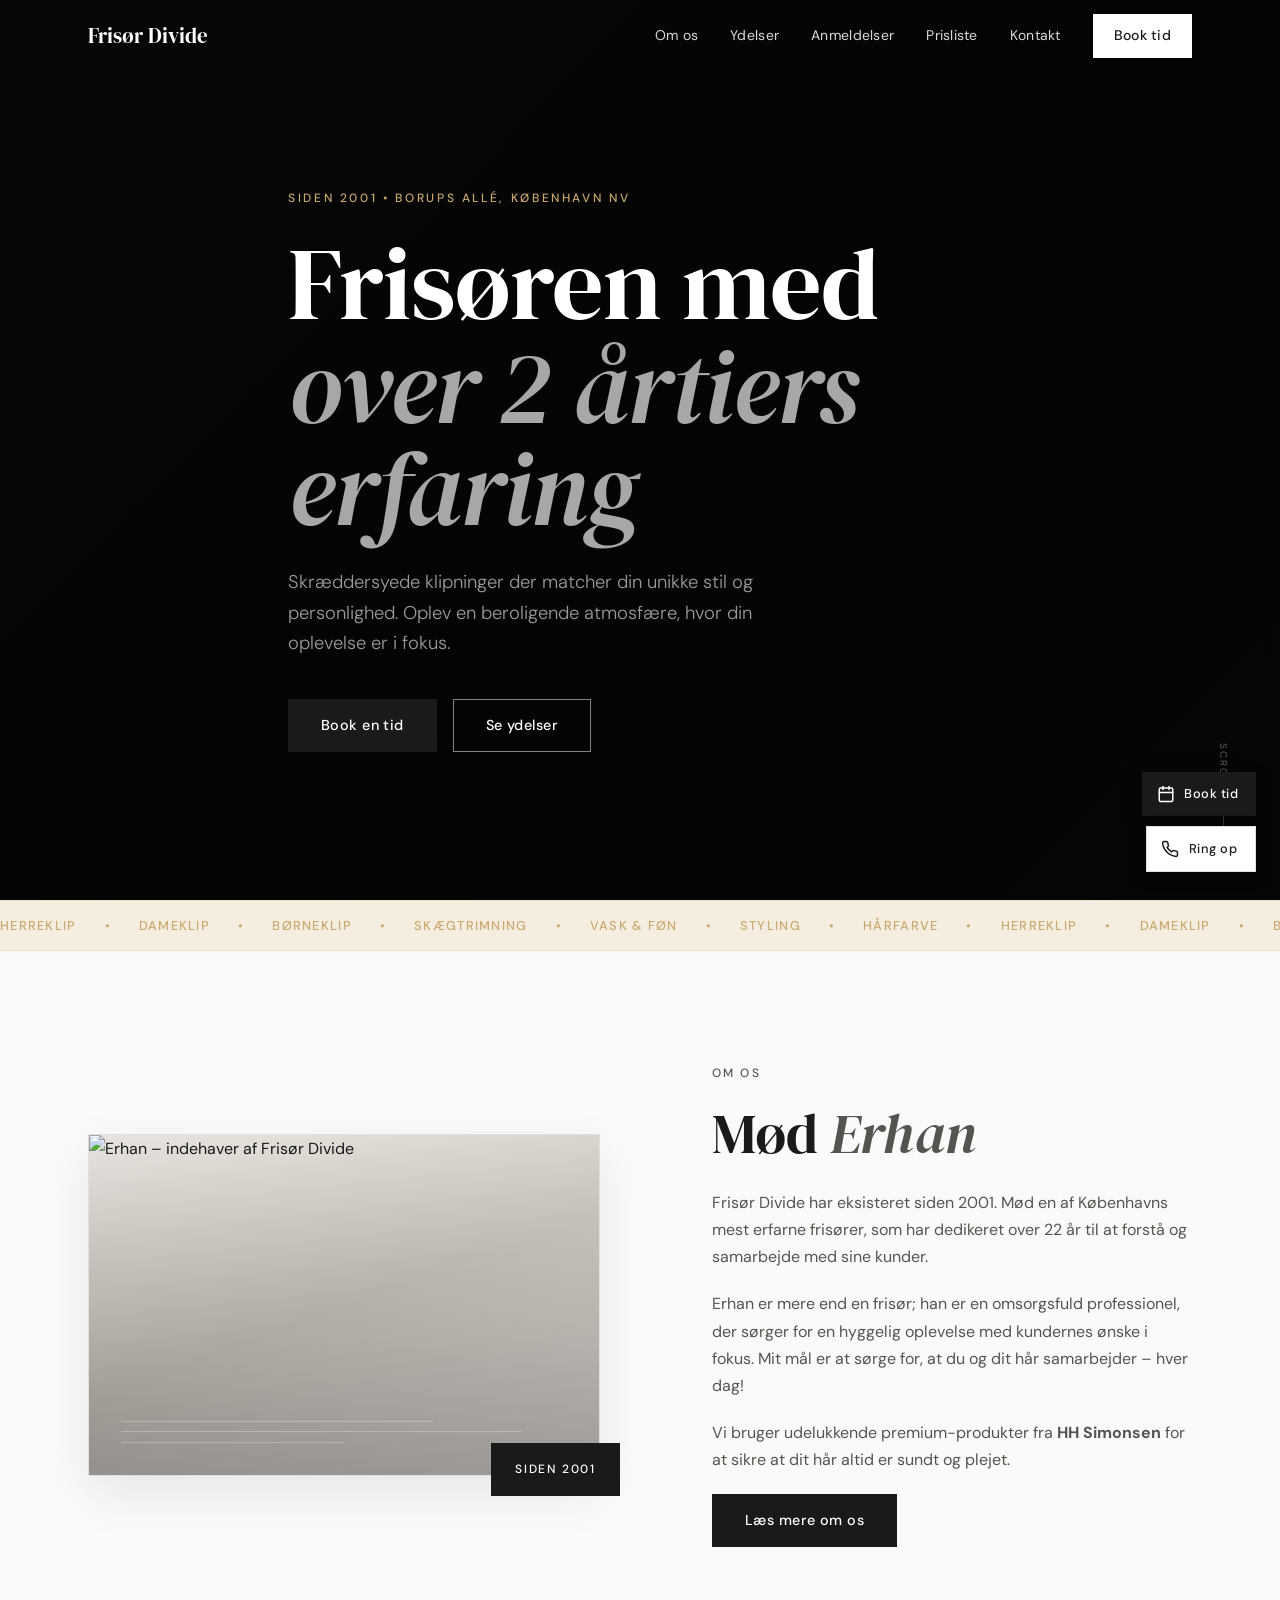
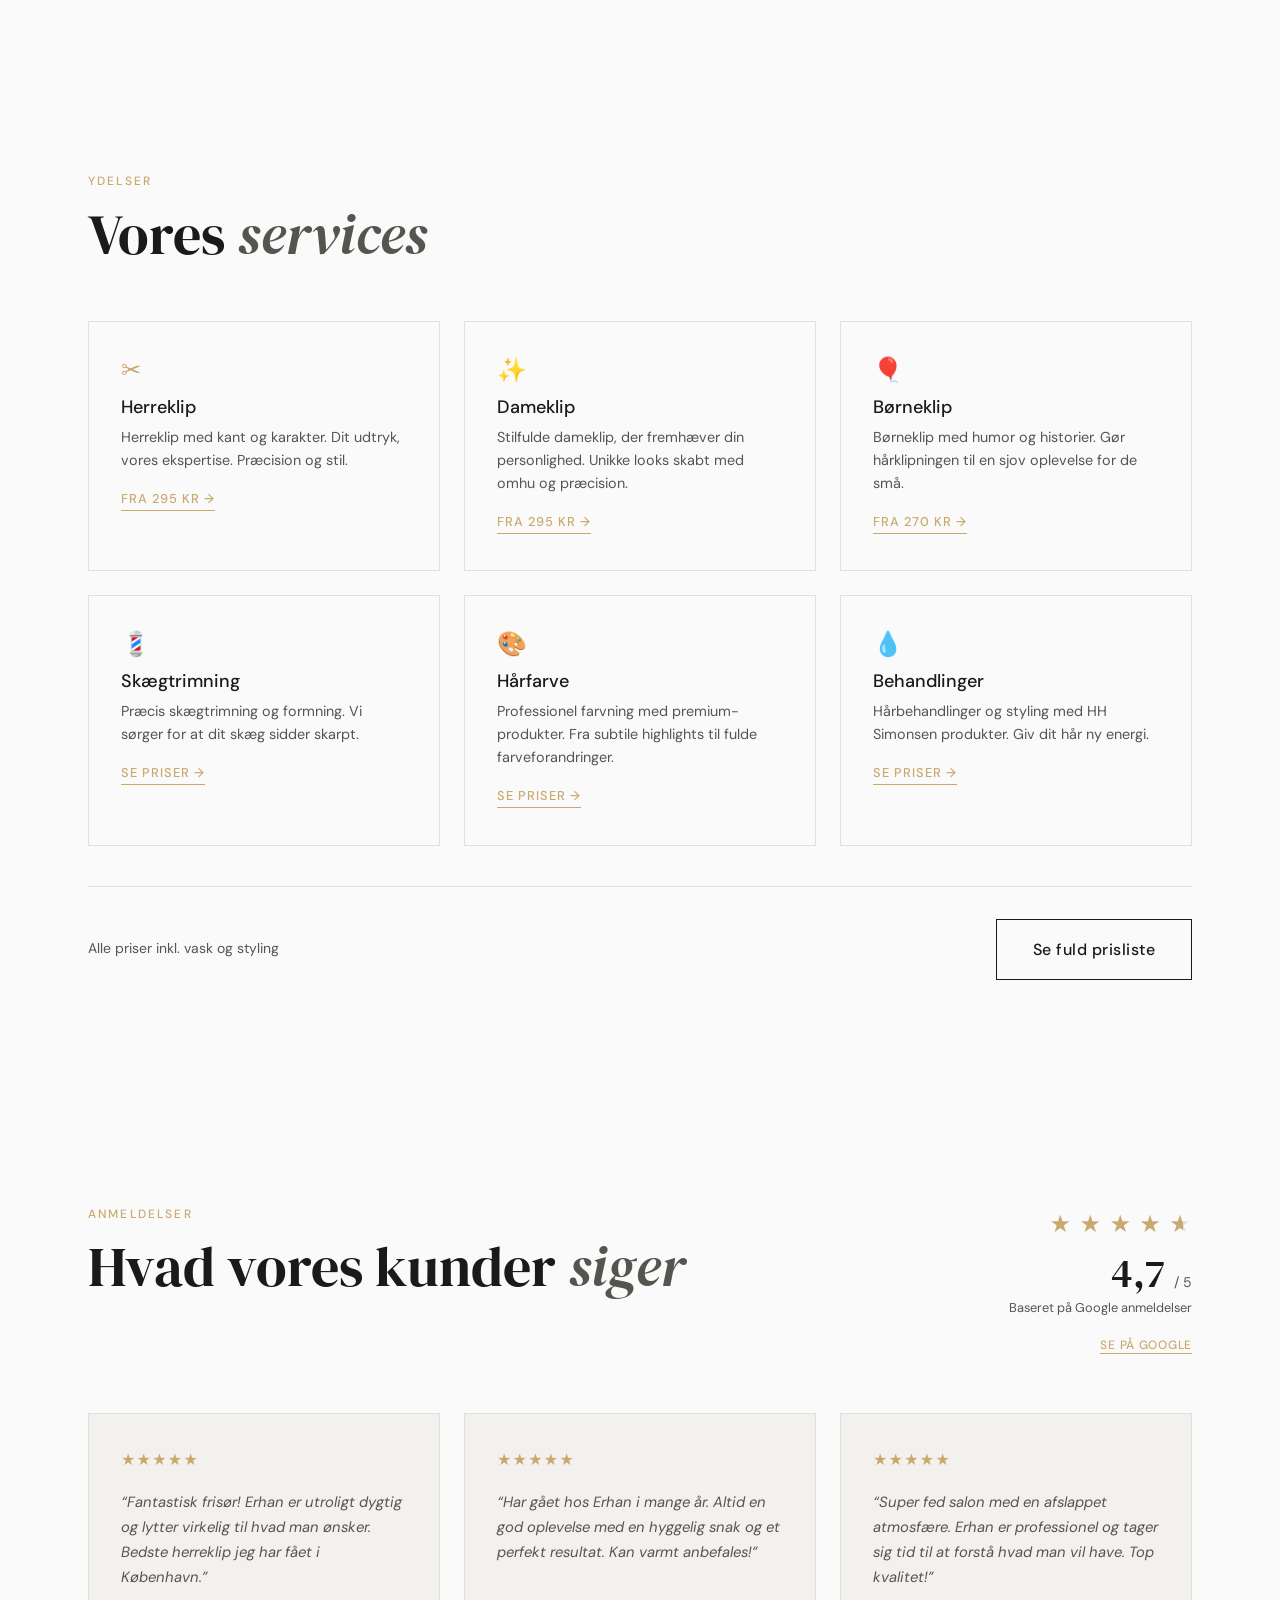
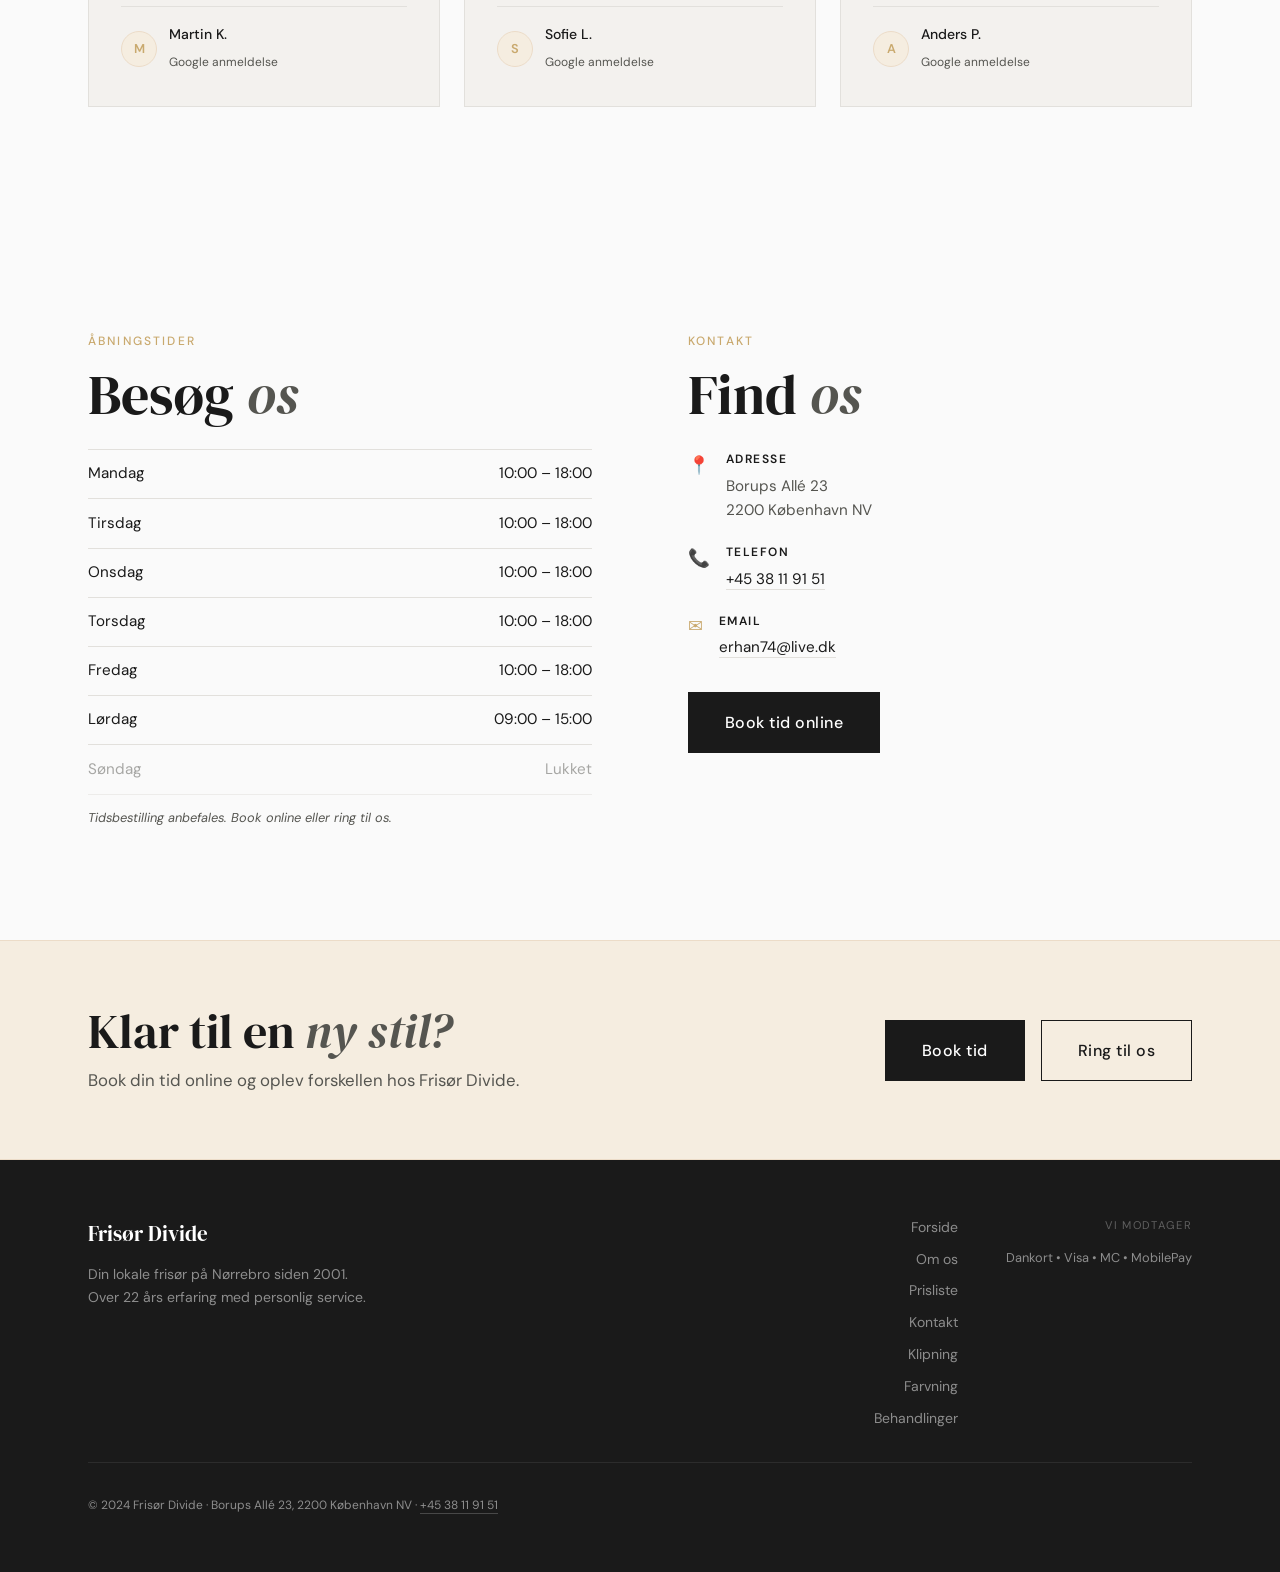
==== commit ce6ac095: "Tilføj hero-video med autoplay, sort baggrund som fallback" ====
--- a/index.html
+++ b/index.html
@@ -132,8 +132,10 @@
 
   <!-- ───── HERO ───── -->
   <section class="hero">
-    <div class="hero__bg">
-      <img class="hero__photo" src="https://usercontent.one/wp/www.frisor-divide.dk/wp-content/uploads/2023/11/Headshot-scaled.jpg" alt="Frisør Erhan fra Frisør Divide" />
+    <div class="hero__bg" style="background:#000;">
+      <video class="hero__photo" autoplay muted loop playsinline>
+        <source src="7ec6ff944c55ab0431452038a12c291c_1773151490_6f09d27q.mp4" type="video/mp4">
+      </video>
       <div class="hero__overlay"></div>
     </div>
     <div class="hero__content container">
--- a/css/style.css
+++ b/css/style.css
@@ -315,7 +315,7 @@
   position: absolute;
   inset: 0;
   overflow: hidden;
-  background: var(--c-bg, #0a0908);
+  background: #000;
 }
 .hero__photo {
   width: 100%;
@@ -459,7 +459,7 @@
   width: 100%;
   height: 100%;
   object-fit: cover;
-  object-position: center;
+  object-position: top center;
   filter: saturate(1.02);
   transition: transform var(--dur-slow) var(--ease-out);
 }
